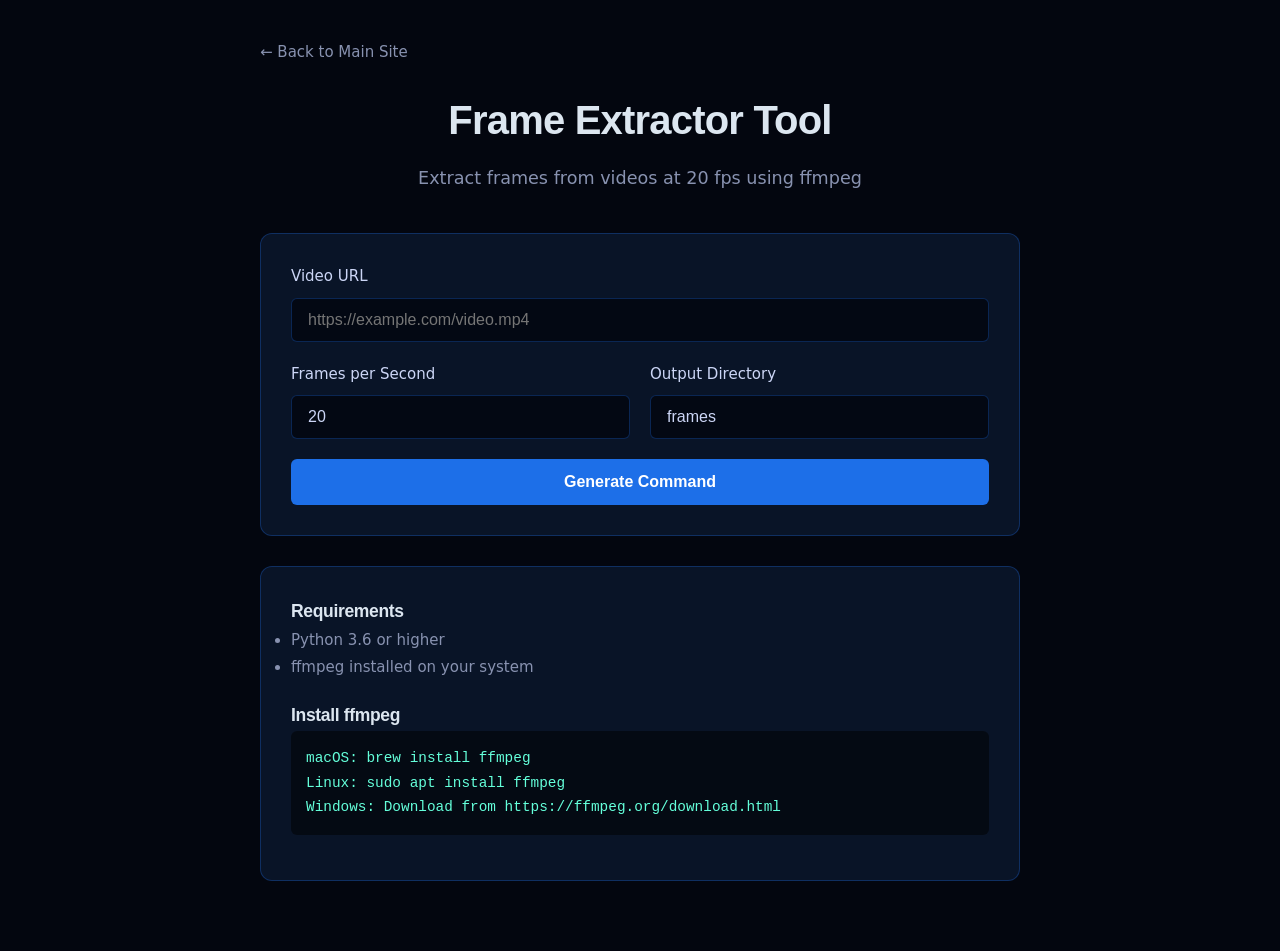
==== frame-extractor.html @ a6144e68 "Add web interface for frame extraction tool - Create frame-extractor.html with interactive form - Us" ====
<!DOCTYPE html>
<html lang="en">
<head>
  <meta charset="UTF-8" />
  <meta name="viewport" content="width=device-width, initial-scale=1.0" />
  <title>Frame Extractor Tool - Deep Space Chip Design</title>
  <link rel="stylesheet" href="style.css" />
  <style>
    .extractor-container {
      max-width: 800px;
      margin: 0 auto;
      padding: 40px 20px;
    }
    .extractor-header {
      text-align: center;
      margin-bottom: 40px;
    }
    .extractor-header h1 {
      font-size: 2.5rem;
      margin-bottom: 10px;
    }
    .extractor-header p {
      color: #8892b0;
      font-size: 1.1rem;
    }
    .extractor-form {
      background: rgba(17, 34, 64, 0.5);
      border: 1px solid rgba(29, 111, 232, 0.3);
      border-radius: 12px;
      padding: 30px;
      margin-bottom: 30px;
    }
    .form-group {
      margin-bottom: 20px;
    }
    .form-group label {
      display: block;
      margin-bottom: 8px;
      color: #ccd6f6;
      font-weight: 500;
    }
    .form-group input {
      width: 100%;
      padding: 12px 16px;
      background: rgba(3, 6, 15, 0.8);
      border: 1px solid rgba(29, 111, 232, 0.3);
      border-radius: 6px;
      color: #ccd6f6;
      font-size: 1rem;
    }
    .form-group input:focus {
      outline: none;
      border-color: #1d6fe8;
    }
    .form-row {
      display: grid;
      grid-template-columns: 1fr 1fr;
      gap: 20px;
    }
    .btn-generate {
      width: 100%;
      padding: 14px 24px;
      background: #1d6fe8;
      color: white;
      border: none;
      border-radius: 6px;
      font-size: 1rem;
      font-weight: 600;
      cursor: pointer;
      transition: background 0.2s;
    }
    .btn-generate:hover {
      background: #3d8eff;
    }
    .command-output {
      background: rgba(3, 6, 15, 0.9);
      border: 1px solid rgba(29, 111, 232, 0.3);
      border-radius: 8px;
      padding: 20px;
      margin-top: 20px;
      display: none;
    }
    .command-output.show {
      display: block;
    }
    .command-output h3 {
      color: #1d6fe8;
      margin-bottom: 15px;
    }
    .command-block {
      background: rgba(0, 0, 0, 0.5);
      padding: 15px;
      border-radius: 6px;
      font-family: 'Courier New', monospace;
      color: #64ffda;
      font-size: 0.9rem;
      overflow-x: auto;
      margin-bottom: 15px;
    }
    .instruction-step {
      margin-bottom: 15px;
      padding-left: 20px;
      position: relative;
    }
    .instruction-step::before {
      content: '→';
      position: absolute;
      left: 0;
      color: #1d6fe8;
    }
    .download-section {
      margin-top: 30px;
      padding: 20px;
      background: rgba(29, 111, 232, 0.1);
      border: 1px solid rgba(29, 111, 232, 0.3);
      border-radius: 8px;
    }
    .download-section h3 {
      color: #1d6fe8;
      margin-bottom: 15px;
    }
    .btn-download {
      display: inline-block;
      padding: 12px 24px;
      background: #1d6fe8;
      color: white;
      text-decoration: none;
      border-radius: 6px;
      font-weight: 600;
      transition: background 0.2s;
    }
    .btn-download:hover {
      background: #3d8eff;
    }
    .back-link {
      display: inline-block;
      margin-bottom: 20px;
      color: #8892b0;
      text-decoration: none;
    }
    .back-link:hover {
      color: #1d6fe8;
    }
  </style>
</head>
<body>
  <div class="extractor-container">
    <a href="Index.html" class="back-link">← Back to Main Site</a>
    
    <div class="extractor-header">
      <h1>Frame Extractor Tool</h1>
      <p>Extract frames from videos at 20 fps using ffmpeg</p>
    </div>

    <div class="extractor-form">
      <div class="form-group">
        <label for="videoUrl">Video URL</label>
        <input type="url" id="videoUrl" placeholder="https://example.com/video.mp4" />
      </div>
      
      <div class="form-row">
        <div class="form-group">
          <label for="fps">Frames per Second</label>
          <input type="number" id="fps" value="20" min="1" max="60" />
        </div>
        <div class="form-group">
          <label for="outputDir">Output Directory</label>
          <input type="text" id="outputDir" value="frames" placeholder="frames" />
        </div>
      </div>

      <button class="btn-generate" onclick="generateCommand()">Generate Command</button>

      <div class="command-output" id="commandOutput">
        <h3>Generated Command</h3>
        <div class="command-block" id="commandBlock"></div>
        
        <h3>Instructions</h3>
        <div class="instruction-step">Install ffmpeg if not already installed</div>
        <div class="instruction-step">Download the Python script below</div>
        <div class="instruction-step">Run the generated command in your terminal</div>
        
        <div class="download-section">
          <h3>Download Python Script</h3>
          <a href="extract_frames.py" download class="btn-download">Download extract_frames.py</a>
        </div>
      </div>
    </div>

    <div class="extractor-form">
      <h3>Requirements</h3>
      <ul style="color: #8892b0; line-height: 1.8;">
        <li>Python 3.6 or higher</li>
        <li>ffmpeg installed on your system</li>
      </ul>
      
      <h3 style="margin-top: 20px;">Install ffmpeg</h3>
      <div class="command-block">
        macOS: brew install ffmpeg<br>
        Linux: sudo apt install ffmpeg<br>
        Windows: Download from https://ffmpeg.org/download.html
      </div>
    </div>
  </div>

  <script>
    function generateCommand() {
      const videoUrl = document.getElementById('videoUrl').value;
      const fps = document.getElementById('fps').value;
      const outputDir = document.getElementById('outputDir').value;

      if (!videoUrl) {
        alert('Please enter a video URL');
        return;
      }

      const command = `python extract_frames.py "${videoUrl}" --fps ${fps} --output ${outputDir}`;
      document.getElementById('commandBlock').textContent = command;
      document.getElementById('commandOutput').classList.add('show');
    }
  </script>
</body>
</html>
---- style.css ----
/* ===== Reset & Base ===== */
*, *::before, *::after { box-sizing: border-box; margin: 0; padding: 0; }

:root {
  --bg-dark: #03060f;
  --bg-section: #060d1e;
  --accent: #1d6fe8;
  --accent-light: #4a90e8;
  --text: #dce6f0;
  --text-muted: #7a90a8;
  --text-dim: #4a5f75;
  --border: rgba(255,255,255,0.06);
}

html { scroll-behavior: smooth; }

body {
  font-family: 'Inter', 'Segoe UI', system-ui, sans-serif;
  background: var(--bg-dark);
  color: var(--text);
  line-height: 1.7;
  font-size: 15px;
}

h1, h2, h3, h4 {
  font-family: 'Space Grotesk', 'Inter', sans-serif;
  letter-spacing: -0.02em;
}

/* ===== Footer ===== */
.footer {
  background: var(--bg-section);
  border-top: 1px solid var(--border);
  padding: 3rem 0;
  margin-top: 4rem;
}

.footer-inner {
  max-width: 1200px;
  margin: 0 auto;
  padding: 0 2.5rem;
}

.footer-section h4 {
  font-size: 0.9rem;
  font-weight: 600;
  color: var(--text-muted);
  margin-bottom: 0.75rem;
  text-transform: uppercase;
  letter-spacing: 0.05em;
}

.footer-section p {
  font-size: 0.95rem;
  color: var(--text-muted);
  line-height: 1.6;
}

.footer-section a {
  color: var(--accent-light);
  text-decoration: none;
  transition: color 0.2s;
}

.footer-section a:hover {
  color: var(--accent);
}

/* ===== Paper Navigation ===== */
.paper-nav {
  display: flex;
  justify-content: space-between;
  align-items: center;
  margin-top: 3rem;
  padding-top: 2rem;
  border-top: 1px solid var(--border);
}

.paper-nav-link {
  display: inline-flex;
  align-items: center;
  gap: 0.4rem;
  font-size: 0.85rem;
  color: var(--text-muted);
  text-decoration: none;
  padding: 0.5rem 1rem;
  border: 1px solid var(--border);
  border-radius: 5px;
  transition: color 0.2s, border-color 0.2s, background-color 0.2s;
}

.paper-nav-link:hover {
  color: var(--text);
  border-color: rgba(255,255,255,0.15);
  background-color: rgba(255,255,255,0.03);
}

/* ===== Navbar ===== */
.navbar {
  position: sticky;
  top: 0;
  width: 100%;
  display: flex;
  align-items: center;
  justify-content: space-between;
  padding: 0 2.5rem;
  height: 64px;
  background: rgba(3, 6, 15, 0.75);
  backdrop-filter: blur(20px);
  -webkit-backdrop-filter: blur(20px);
  border-bottom: 1px solid var(--border);
  z-index: 100;
  transition: background 0.35s ease, box-shadow 0.35s ease;
}

.navbar.scrolled {
  background: rgba(3, 6, 15, 0.97);
  box-shadow: 0 2px 32px rgba(0,0,0,0.6), 0 1px 0 rgba(29,111,232,0.12);
}

.nav-brand {
  display: flex;
  align-items: center;
  gap: 0.75rem;
  text-decoration: none;
}

.nav-logo-icon { flex-shrink: 0; }

.nav-logo-text { display: flex; flex-direction: column; line-height: 1.25; }

.logo-main {
  font-family: 'Space Grotesk', sans-serif;
  font-size: 0.88rem;
  font-weight: 700;
  color: #eef2f7;
  letter-spacing: 0.07em;
  text-transform: uppercase;
  white-space: nowrap;
}

.logo-sub {
  font-family: 'Space Grotesk', sans-serif;
  font-size: 0.6rem;
  font-weight: 400;
  color: rgba(148,163,184,0.6);
  letter-spacing: 0.22em;
  text-transform: uppercase;
  white-space: nowrap;
}

.nav-links {
  list-style: none;
  display: flex;
  align-items: center;
  gap: 0.25rem;
}

.nav-links a {
  color: var(--text-muted);
  text-decoration: none;
  font-size: 0.85rem;
  font-weight: 500;
  padding: 0.45rem 0.85rem;
  border-radius: 6px;
  transition: color 0.2s, background 0.2s;
  letter-spacing: 0.01em;
}

.nav-links a:hover { color: var(--text); background: rgba(255,255,255,0.05); }

.nav-cta { background: var(--accent) !important; color: #fff !important; padding: 0.45rem 1.1rem !important; }
.nav-cta:hover { background: var(--accent-light) !important; }

/* ===== Hero ===== */
.hero {
  position: relative;
  min-height: calc(100vh - 64px);
  display: flex;
  align-items: center;
  justify-content: flex-start;
  overflow: hidden;
  background: var(--bg-dark);
  padding: 0 10vw;
}

/* ===== Hero Video Background ===== */
.hero-video-wrap {
  position: absolute;
  inset: 0;
  overflow: hidden;
  z-index: 0;
}

.hero-video-wrap iframe {
  position: absolute;
  top: 50%;
  left: 50%;
  width: 100%;
  height: 56.25vw;
  min-height: 100vh;
  min-width: 177.77vh;
  transform: translate(-50%, -50%) scale(1.4);
  pointer-events: none;
  border: none;
}

.hero-video-overlay {
  position: absolute;
  inset: 0;
  background: rgba(0, 0, 0, 0.65);
  z-index: 1;
  pointer-events: none;
}

.hero::before {
  content: '';
  position: absolute;
  inset: 0;
  background:
    radial-gradient(ellipse 80% 70% at 65% 50%, rgba(29,111,232,0.13) 0%, transparent 65%),
    radial-gradient(ellipse 50% 60% at 85% 15%, rgba(29,111,232,0.07) 0%, transparent 60%),
    radial-gradient(ellipse 40% 50% at 10% 80%, rgba(80,40,200,0.05) 0%, transparent 55%);
  pointer-events: none;
  z-index: 2;
}

.hero-nebula {
  position: absolute;
  inset: -25% 0;
  background:
    radial-gradient(ellipse 65% 55% at 70% 45%, rgba(29,111,232,0.11) 0%, transparent 55%),
    radial-gradient(ellipse 35% 40% at 20% 60%, rgba(100,40,220,0.06) 0%, transparent 50%),
    radial-gradient(ellipse 50% 35% at 90% 80%, rgba(29,111,232,0.05) 0%, transparent 50%);
  pointer-events: none;
  will-change: transform;
  z-index: 2;
}

.stars { position: absolute; inset: 0; pointer-events: none; z-index: 2; }

.star {
  position: absolute;
  background: #fff;
  border-radius: 50%;
  animation: twinkle var(--dur, 3s) infinite alternate;
}

@keyframes twinkle {
  from { opacity: 0.1; }
  to   { opacity: 0.7; }
}

.hero-overlay {
  position: absolute;
  right: 0; top: 0; bottom: 0;
  width: 45%;
  background: linear-gradient(135deg, transparent 0%, rgba(29,111,232,0.04) 100%);
  border-left: 1px solid var(--border);
  pointer-events: none;
  z-index: 3;
}

.hero-content { position: relative; z-index: 4; max-width: 680px; }

.hero-eyebrow {
  font-size: 0.72rem;
  font-weight: 600;
  letter-spacing: 0.18em;
  text-transform: uppercase;
  color: var(--accent-light);
  margin-bottom: 1.25rem;
  display: flex;
  align-items: center;
  gap: 0.75rem;
}

.hero-eyebrow::before {
  content: '';
  display: inline-block;
  width: 32px;
  height: 1px;
  background: var(--accent);
}

.hero-content h1 {
  font-size: clamp(2.4rem, 4.5vw, 3.8rem);
  font-weight: 700;
  line-height: 1.15;
  margin-bottom: 1.5rem;
  color: #eef2f7;
}

.highlight { color: var(--accent-light); }

.hero-sub {
  font-size: 1rem;
  color: var(--text-muted);
  margin-bottom: 2.5rem;
  max-width: 520px;
  line-height: 1.8;
  font-weight: 400;
}

.hero-actions { display: flex; gap: 1rem; flex-wrap: wrap; margin-bottom: 2rem; }

.btn {
  display: inline-block;
  padding: 0.7rem 1.6rem;
  border-radius: 6px;
  font-size: 0.88rem;
  font-weight: 600;
  cursor: pointer;
  text-decoration: none;
  transition: all 0.2s;
  letter-spacing: 0.02em;
  border: 1px solid transparent;
  font-family: 'Inter', sans-serif;
}

.btn-primary { background: var(--accent); color: #fff; border-color: var(--accent); }
.btn-primary:hover { background: var(--accent-light); border-color: var(--accent-light); transform: translateY(-1px); }
.btn-ghost { background: transparent; color: var(--text-muted); border-color: var(--border); }
.btn-ghost:hover { color: var(--text); border-color: rgba(255,255,255,0.2); background: rgba(255,255,255,0.04); }

/* ===== Hero Badge ===== */
.hero-badge {
  display: inline-flex;
  align-items: center;
  gap: 0.5rem;
  font-size: 0.72rem;
  font-weight: 500;
  color: var(--text-dim);
  letter-spacing: 0.04em;
  padding: 0.35rem 0.85rem;
  border: 1px solid var(--border);
  border-radius: 100px;
  background: rgba(29,111,232,0.06);
}

.badge-dot {
  width: 6px;
  height: 6px;
  border-radius: 50%;
  background: var(--accent-light);
  animation: pulse 2s ease-in-out infinite;
  flex-shrink: 0;
}

@keyframes pulse {
  0%, 100% { opacity: 0.4; transform: scale(1); }
  50% { opacity: 1; transform: scale(1.3); }
}

/* ===== Scroll indicator ===== */
.hero-scroll { position: absolute; bottom: 2.5rem; left: 50%; transform: translateX(-50%); z-index: 4; }

.hero-scroll span {
  display: block;
  width: 1px;
  height: 48px;
  background: linear-gradient(to bottom, var(--accent), transparent);
  margin: 0 auto;
  animation: scrollPulse 2s ease-in-out infinite;
}

@keyframes scrollPulse {
  0%, 100% { opacity: 0.3; transform: scaleY(0.8); }
  50% { opacity: 1; transform: scaleY(1); }
}

/* ===== Glassmorphism cards (prep) ===== */
.card {
  background: rgba(11, 20, 37, 0.72);
  backdrop-filter: blur(14px);
  -webkit-backdrop-filter: blur(14px);
  border: 1px solid rgba(255,255,255,0.07);
  border-radius: 10px;
}
.card:hover { background: rgba(15, 28, 50, 0.85); border-color: rgba(29,111,232,0.28); }

/* ===== Scroll reveal (prep) ===== */
.fade-in { opacity: 0; transform: translateY(20px); transition: opacity 0.55s ease, transform 0.55s ease; }
.fade-in.visible { opacity: 1; transform: translateY(0); }

/* ===== Mobile ===== */
.nav-hamburger {
  display: none;
  flex-direction: column;
  justify-content: center;
  gap: 5px;
  background: none;
  border: none;
  cursor: pointer;
  padding: 0.4rem;
}
.nav-hamburger span {
  display: block;
  width: 22px;
  height: 2px;
  background: var(--text-muted);
  border-radius: 2px;
  transition: transform 0.25s, opacity 0.25s;
}
.nav-hamburger.open span:nth-child(1) { transform: translateY(7px) rotate(45deg); }
.nav-hamburger.open span:nth-child(2) { opacity: 0; }
.nav-hamburger.open span:nth-child(3) { transform: translateY(-7px) rotate(-45deg); }

@media (max-width: 768px) {
  .navbar { padding: 0 1.5rem; }
  .nav-hamburger { display: flex; }
  .hero-video-wrap { display: none; }
  .nav-links {
    display: none;
    position: absolute;
    top: 64px;
    left: 0; right: 0;
    background: rgba(3, 6, 15, 0.98);
    border-bottom: 1px solid var(--border);
    flex-direction: column;
    padding: 1rem;
    gap: 0.25rem;
    backdrop-filter: blur(20px);
  }
  .nav-links.open { display: flex; }
  .nav-links a { padding: 0.65rem 1rem; }
  .hero { padding: 0 6vw; }
  .hero-overlay { display: none; }
}

/* ===== Visualizer Section ===== */
.viz-section {
  padding: 7rem 2rem;
  background: linear-gradient(180deg, var(--bg-dark) 0%, var(--bg-section) 100%);
  border-top: 1px solid var(--border);
}
.section-inner { max-width: 900px; margin: 0 auto; }
.section-label {
  font-size: 0.7rem; font-weight: 600; letter-spacing: 0.18em;
  text-transform: uppercase; color: var(--accent-light); margin-bottom: 1rem;
}
.viz-section h2 {
  font-size: clamp(1.8rem, 3vw, 2.6rem); font-weight: 700;
  color: #eef2f7; margin-bottom: 0.75rem;
}
.section-sub { color: var(--text-muted); margin-bottom: 2.5rem; max-width: 540px; line-height: 1.7; }

.viz-tabs { display: flex; gap: 0.5rem; margin-bottom: 1.75rem; flex-wrap: wrap; }
.viz-tab {
  background: transparent; border: 1px solid var(--border);
  color: var(--text-muted); font-family: 'Inter', sans-serif;
  font-size: 0.83rem; font-weight: 500; padding: 0.5rem 1.25rem;
  border-radius: 6px; cursor: pointer; transition: all 0.2s; letter-spacing: 0.02em;
}
.viz-tab:hover { color: var(--text); border-color: rgba(255,255,255,0.2); background: rgba(255,255,255,0.04); }
.viz-tab.active { background: var(--accent); color: #fff; border-color: var(--accent); }

.viz-panels { position: relative; }
.viz-panel { display: none; padding: 2rem 2.25rem; }
.viz-panel.active { display: block; animation: panelIn 0.35s ease; }
@keyframes panelIn { from { opacity: 0; transform: translateY(8px); } to { opacity: 1; transform: translateY(0); } }

.viz-header { margin-bottom: 1.5rem; }
.viz-header h3 { font-size: 1.05rem; font-weight: 600; color: #eef2f7; margin-bottom: 0.4rem; font-family: 'Space Grotesk', sans-serif; }
.viz-header p { font-size: 0.87rem; color: var(--text-muted); line-height: 1.65; max-width: 580px; }

.viz-svg { width: 100%; height: auto; display: block; overflow: visible; }
.viz-canvas { width: 100%; height: auto; display: block; border-radius: 6px; background: rgba(3,6,15,0.6); }

.axiom-controls {
  display: flex; align-items: center; gap: 1.25rem;
  margin-top: 1rem; flex-wrap: wrap;
}
.axiom-controls label { font-size: 0.83rem; color: var(--text-muted); white-space: nowrap; }
.axiom-controls input[type="range"] { flex: 1; min-width: 180px; accent-color: var(--accent); cursor: pointer; }
.axiom-floor-label {
  font-size: 0.78rem; color: var(--accent-light); letter-spacing: 0.04em;
  transition: opacity 0.4s; white-space: nowrap; opacity: 0;
}

.viz-replay {
  margin-top: 1.25rem; background: transparent; border: 1px solid var(--border);
  color: var(--text-muted); font-size: 0.8rem; padding: 0.35rem 0.9rem;
  border-radius: 6px; cursor: pointer; transition: all 0.2s; font-family: 'Inter', sans-serif;
}
.viz-replay:hover { color: var(--text); border-color: rgba(255,255,255,0.25); }

@media (max-width: 640px) { .viz-panel { padding: 1.25rem; } .viz-tabs { gap: 0.35rem; } }

/* ===== Viz plain-English callout ===== */
.viz-plain {
  font-size: 0.97rem;
  line-height: 1.75;
  color: rgba(220, 230, 240, 0.72);
  border-left: 3px solid var(--accent);
  padding: 0.75rem 1.1rem;
  margin-bottom: 1.5rem;
  background: rgba(29,111,232,0.06);
  border-radius: 0 6px 6px 0;
  font-style: italic;
}

/* ===== Prompt 6 — Dashboard Controls ===== */
.viz-controls-bar {
  display: flex; align-items: center; gap: 1.4rem; flex-wrap: wrap;
  margin-bottom: 1.25rem; padding: 0.7rem 1rem;
  background: rgba(255,255,255,0.03); border: 1px solid var(--border); border-radius: 8px;
}
.viz-control-group { display: flex; align-items: center; gap: 0.55rem; }
.viz-control-group label { font-size: 0.77rem; color: var(--text-muted); white-space: nowrap; }
.viz-control-group input[type="range"] { width: 100px; accent-color: var(--accent); cursor: pointer; }
.viz-control-group span { font-size: 0.77rem; color: var(--text); min-width: 36px; }
.viz-stat { display: flex; flex-direction: column; align-items: center; gap: 0.05rem; }
.stat-label { font-size: 0.67rem; color: var(--text-muted); text-transform: uppercase; letter-spacing: 0.08em; }
.stat-value { font-size: 1.25rem; font-family: 'Space Grotesk', sans-serif; font-weight: 700; color: #eef2f7; letter-spacing: 0.04em; min-width: 2ch; text-align: center; }
.mission-badge {
  font-size: 0.77rem; font-weight: 700; padding: 0.28rem 0.75rem;
  border-radius: 20px; letter-spacing: 0.1em; border: 1px solid; transition: all 0.4s;
}
.badge-nominal   { color: #17b978; border-color: rgba(23,185,120,0.45);  background: rgba(23,185,120,0.1); }
.badge-degrading { color: #e8c84a; border-color: rgba(232,200,74,0.45);  background: rgba(232,200,74,0.1); }
.badge-failure   { color: #ff4444; border-color: rgba(255,68,68,0.45);   background: rgba(255,68,68,0.12); animation: badgePulse 0.55s ease-in-out 4; }
@keyframes badgePulse { 0%,100%{opacity:1} 50%{opacity:0.35} }
.node-tooltip {
  position: absolute; pointer-events: none;
  background: rgba(3,8,20,0.96); border: 1px solid rgba(74,144,232,0.4);
  border-radius: 8px; padding: 0.6rem 0.9rem; font-size: 0.82rem;
  color: rgba(220,230,240,0.88); max-width: 230px; line-height: 1.55;
  opacity: 0; transition: opacity 0.15s; z-index: 20;
}
.scenario-btns { display: flex; gap: 0.5rem; margin-bottom: 1rem; }
.scenario-btn {
  flex: 1; padding: 0.5rem 1rem; font-size: 0.82rem; font-weight: 600;
  font-family: 'Inter', sans-serif; border-radius: 6px; cursor: pointer;
  transition: all 0.22s; letter-spacing: 0.05em;
  border: 1px solid var(--border); background: transparent; color: var(--text-muted);
}
.scenario-btn.active-no  { background: rgba(255,68,68,0.12);   border-color: rgba(255,68,68,0.55);   color: #ff7777; }
.scenario-btn.active-yes { background: rgba(74,144,232,0.12);  border-color: rgba(74,144,232,0.55);  color: #5aadff; }
.scenario-badge {
  display: inline-block; margin-top: 0.7rem; padding: 0.32rem 0.85rem;
  border-radius: 20px; font-size: 0.78rem; font-weight: 700; letter-spacing: 0.1em;
}
.badge-danger { background: rgba(255,68,68,0.14);  border: 1px solid rgba(255,68,68,0.45);  color: #ff6666; }
.badge-safe   { background: rgba(74,144,232,0.14); border: 1px solid rgba(74,144,232,0.5);  color: #5aadff; }
.herald-toggle-btn {
  padding: 0.42rem 1rem; font-size: 0.82rem; font-weight: 700;
  font-family: 'Inter', sans-serif; border-radius: 6px; cursor: pointer;
  transition: all 0.25s; letter-spacing: 0.07em; border: 1px solid; white-space: nowrap;
}
.herald-on  { background: rgba(23,185,120,0.12); border-color: rgba(23,185,120,0.5);  color: #17b978; }
.herald-off { background: rgba(255,68,68,0.12);  border-color: rgba(255,68,68,0.5);   color: #ff6666; }
.herald-warning { font-size: 0.8rem; font-weight: 700; color: #ff5533; letter-spacing: 0.08em; transition: opacity 0.35s; }

/* ═══════════════════════════════
   PAPERS SECTION
═══════════════════════════════ */
.papers-grid {
  display: grid;
  grid-template-columns: repeat(3, 1fr);
  gap: 1.5rem;
  margin-top: 2.5rem;
}
.paper-card {
  display: flex; flex-direction: column; gap: 0.75rem;
  padding: 1.8rem 1.6rem; position: relative;
  transition: transform 0.25s, box-shadow 0.25s;
}
.paper-card:hover {
  transform: translateY(-4px);
  box-shadow: 0 0 30px rgba(74,144,232,0.15), var(--shadow);
}
.paper-num {
  font-family: 'Space Grotesk', sans-serif;
  font-size: 2.6rem; font-weight: 800;
  color: rgba(255,255,255,0.055); line-height: 1;
  position: absolute; top: 1.2rem; right: 1.3rem;
  letter-spacing: -0.03em; pointer-events: none;
}
.paper-title  { font-size: 1.05rem; font-weight: 700; color: var(--text); line-height: 1.35; margin: 0; }
.paper-summary{ font-size: 0.875rem; color: var(--text-muted); line-height: 1.65; flex: 1; }
.paper-badge  {
  display: inline-block; font-size: 0.67rem; font-weight: 700;
  letter-spacing: 0.13em; padding: 0.2rem 0.6rem;
  border-radius: 4px; border: 1px solid; align-self: flex-start;
}
.pb-axiom   { color: #5aadff; border-color: rgba(74,144,232,0.5);  background: rgba(74,144,232,0.1); }
.pb-gamma   { color: #e8a44a; border-color: rgba(232,164,74,0.5);  background: rgba(232,164,74,0.1); }
.pb-herald  { color: #17b978; border-color: rgba(23,185,120,0.5);  background: rgba(23,185,120,0.1); }
.pb-fab     { color: #b06ae8; border-color: rgba(176,106,232,0.5); background: rgba(176,106,232,0.1); }
.pb-pioneer { color: #e8d44a; border-color: rgba(232,212,74,0.5);  background: rgba(232,212,74,0.1); }
.paper-read-btn {
  margin-top: auto; padding: 0.46rem 1rem; font-size: 0.82rem; font-weight: 600;
  font-family: 'Inter', sans-serif; border-radius: 6px; cursor: pointer;
  border: 1px solid var(--border); background: transparent; color: var(--text-muted);
  transition: all 0.2s; text-align: left; letter-spacing: 0.03em;
}
.paper-read-btn:hover { border-color: var(--accent); color: var(--accent); background: rgba(29,111,232,0.08); }

/* Expanded view */
.paper-expanded {
  max-height: 0; overflow: hidden;
  transition: max-height 0.5s cubic-bezier(0.4,0,0.2,1), margin-top 0.4s;
  margin-top: 0;
}
.paper-expanded.open { max-height: 1000px; margin-top: 2rem; }
.paper-expanded-inner { padding: 2rem 2.5rem; position: relative; }
.paper-close-btn {
  position: absolute; top: 1.2rem; right: 1.5rem;
  padding: 0.28rem 0.65rem; font-size: 0.8rem; font-family: 'Inter', sans-serif;
  background: transparent; border: 1px solid var(--border); color: var(--text-muted);
  border-radius: 4px; cursor: pointer; transition: all 0.2s;
}
.paper-close-btn:hover { border-color: rgba(255,68,68,0.5); color: #ff6666; }
.pex-header        { display: flex; align-items: center; gap: 1rem; margin-bottom: 1rem; }
.pex-header .paper-num { position: static; font-size: 1.15rem; color: var(--accent); opacity: 0.85; }
.pex-title         { font-size: 1.5rem; font-weight: 800; color: var(--text); margin-bottom: 0.5rem; line-height: 1.25; }
.pex-summary       { font-size: 1rem; color: rgba(220,230,240,0.6); font-style: italic; margin-bottom: 1.5rem; padding-bottom: 1.5rem; border-bottom: 1px solid var(--border); }
.pex-body p        { font-size: 0.9rem; color: var(--text-muted); line-height: 1.78; margin-bottom: 1rem; }
.pex-body h4       { font-size: 0.75rem; text-transform: uppercase; letter-spacing: 0.14em; color: var(--accent); margin: 1.25rem 0 0.65rem; }
.pex-body ul       { list-style: none; padding: 0; display: flex; flex-direction: column; gap: 0.55rem; }
.pex-body li       { font-size: 0.875rem; color: var(--text-muted); padding-left: 1.5rem; position: relative; line-height: 1.65; }
.pex-body li::before{ content: '\2192'; position: absolute; left: 0; color: var(--accent); }

/* ═══════════════════════════════
   PIONEER PROGRAM SECTION
═══════════════════════════════ */
.pioneer-section { position: relative; overflow: hidden; }
.pioneer-bg-glow {
  position: absolute; top: 50%; left: 50%; transform: translate(-50%,-50%);
  width: 900px; height: 700px; pointer-events: none;
  background: radial-gradient(ellipse at center, rgba(29,111,232,0.07) 0%, transparent 68%);
}
.pioneer-headline {
  font-size: clamp(2.4rem, 6vw, 4.5rem); font-weight: 900; line-height: 1.05;
  background: linear-gradient(135deg, #ffffff 0%, rgba(200,220,255,0.82) 55%, rgba(74,144,232,0.65) 100%);
  -webkit-background-clip: text; -webkit-text-fill-color: transparent; background-clip: text;
  margin-bottom: 1.4rem; letter-spacing: -0.025em;
}
.pioneer-subtext {
  font-size: 1.12rem; color: rgba(220,230,240,0.62); line-height: 1.72;
  max-width: 600px; margin: 0 auto 3.5rem; text-align: center;
}
.pioneer-cards {
  display: grid; grid-template-columns: repeat(3, 1fr);
  gap: 1.5rem; margin-bottom: 3.5rem;
}
.pioneer-card { padding: 2rem 1.8rem; transition: transform 0.25s, box-shadow 0.25s; }
.pioneer-card:hover { transform: translateY(-4px); box-shadow: 0 0 32px rgba(29,111,232,0.12), var(--shadow); }
.pioneer-card-marker {
  font-family: 'Space Grotesk', sans-serif; font-size: 2.1rem; font-weight: 800;
  color: rgba(29,111,232,0.22); line-height: 1; margin-bottom: 1rem; letter-spacing: -0.04em;
}
.pioneer-card h3 { font-size: 1.05rem; font-weight: 700; color: var(--text); margin-bottom: 0.7rem; }
.pioneer-card p  { font-size: 0.875rem; color: var(--text-muted); line-height: 1.72; }

/* Timeline */
.pioneer-timeline {
  position: relative; display: flex; justify-content: space-between;
  align-items: flex-start; padding: 2.5rem 0 3rem; margin-bottom: 3rem;
}
.tl-track {
  position: absolute; top: 2.5rem; left: 0; right: 0; height: 1px;
  background: linear-gradient(90deg, transparent 0%, rgba(74,144,232,0.45) 20%, rgba(232,212,74,0.55) 80%, transparent 100%);
}
.tl-step { display: flex; flex-direction: column; align-items: center; gap: 0.6rem; flex: 1; position: relative; }
.tl-dot {
  width: 12px; height: 12px; border-radius: 50%; background: var(--accent);
  border: 2px solid rgba(29,111,232,0.45); box-shadow: 0 0 10px rgba(29,111,232,0.5); z-index: 1;
}
.tl-dot-gold {
  background: #e8d44a; border-color: rgba(232,212,74,0.5);
  box-shadow: 0 0 14px rgba(232,212,74,0.65); width: 14px; height: 14px;
}
.tl-year      { font-family: 'Space Grotesk', sans-serif; font-size: 1.22rem; font-weight: 700; color: var(--accent); letter-spacing: 0.02em; }
.tl-year-gold { color: #e8d44a; }
.tl-label     { font-size: 0.77rem; color: var(--text-muted); text-align: center; max-width: 110px; line-height: 1.4; }

/* CTA */
.pioneer-cta { text-align: center; padding-top: 0.5rem; }
.pioneer-cta-btn {
  display: inline-block; padding: 1rem 2.8rem; font-size: 1rem; font-weight: 700;
  font-family: 'Inter', sans-serif; letter-spacing: 0.07em; border-radius: 8px;
  text-decoration: none; background: linear-gradient(135deg, var(--accent) 0%, #0d6bcf 100%);
  color: #fff; border: none; box-shadow: 0 0 30px rgba(29,111,232,0.35);
  transition: transform 0.2s, box-shadow 0.2s; cursor: pointer;
}
.pioneer-cta-btn:hover { transform: translateY(-2px); box-shadow: 0 0 50px rgba(29,111,232,0.55); color: #fff; }
.pioneer-cta-note { margin-top: 1rem; font-size: 0.78rem; color: rgba(200,215,230,0.35); letter-spacing: 0.04em; }

/* Responsive — Papers & Pioneer */
@media (max-width: 900px) {
  .papers-grid     { grid-template-columns: repeat(2, 1fr); }
  .pioneer-cards   { grid-template-columns: 1fr; }
  .pioneer-timeline{ flex-direction: column; align-items: flex-start; gap: 1.5rem; padding: 1.5rem 0; }
  .tl-track        { display: none; }
  .tl-step         { flex-direction: row; align-items: center; gap: 1rem; }
  .tl-label        { max-width: none; text-align: left; }
}
@media (max-width: 600px) {
  .papers-grid { grid-template-columns: 1fr; }
  .pioneer-subtext { font-size: 1rem; }
}

/* ═══════════════════════════════
   MC DESIGN SYSTEM (rebuild)
═══════════════════════════════ */
.mc-canvas      { display:block; width:100%; height:280px; }
.mc-canvas-half { display:block; width:100%; height:220px; }
.mc-header      { display:flex; justify-content:space-between; align-items:flex-start; gap:1rem; margin-bottom:1.2rem; }
.mc-header > div:first-child { flex:1; }
.mc-header h3   { font-size:1rem; font-weight:700; margin:0 0 0.28rem; }
.mc-sub         { font-size:0.8rem; color:var(--text-muted); margin:0; line-height:1.5; }
.mc-controls    {
  display:flex; align-items:center; gap:1.2rem; flex-wrap:wrap;
  margin-bottom:1.15rem; padding:0.6rem 0.85rem;
  background:rgba(255,255,255,0.025); border:1px solid var(--border); border-radius:7px;
}
.mc-ctrl-group  { display:flex; align-items:center; gap:0.5rem; }
.mc-ctrl-lbl    { font-size:0.74rem; color:var(--text-muted); white-space:nowrap; }
.mc-slider      { width:100px; accent-color:#4a90e8; cursor:pointer; }
.mc-ctrl-val    { font-size:0.77rem; color:var(--text); min-width:44px; font-family:'Space Grotesk',sans-serif; }
.mc-btn {
  padding:0.38rem 0.85rem; font-size:0.77rem; font-weight:700;
  font-family:'Inter',sans-serif; border-radius:5px; cursor:pointer;
  border:1px solid var(--border); background:transparent; color:var(--text-muted);
  transition:all 0.2s; letter-spacing:0.05em; white-space:nowrap;
}
.mc-btn:hover       { border-color:rgba(255,255,255,0.25); color:var(--text); }
.mc-btn-green       { background:rgba(23,185,120,0.1);  border-color:rgba(23,185,120,0.5); color:#17b978; }
.mc-btn-red         { background:rgba(255,68,68,0.1);   border-color:rgba(255,68,68,0.5);  color:#ff4444; }
.mc-badge           {
  font-size:0.71rem; font-weight:700; padding:0.2rem 0.6rem;
  border-radius:20px; letter-spacing:0.1em; border:1px solid; white-space:nowrap;
  transition:all 0.35s;
}
.mc-nominal         { color:#17b978; border-color:rgba(23,185,120,0.42); background:rgba(23,185,120,0.07); }
.mc-warning         { color:#e8c84a; border-color:rgba(232,200,74,0.42);  background:rgba(232,200,74,0.07); animation:mcBlink 0.9s ease-in-out infinite; }
.mc-failure         { color:#ff4444; border-color:rgba(255,68,68,0.42);   background:rgba(255,68,68,0.09);  animation:mcBlink 0.5s ease-in-out infinite; }
@keyframes mcBlink  { 0%,100%{opacity:1} 50%{opacity:0.4} }

/* AXIOM dual-pane */
.axiom-dual         { display:flex; gap:0; align-items:stretch; }
.axiom-pane         { flex:1; display:flex; flex-direction:column; gap:0.55rem; min-width:0; }
.axiom-pane-hdr     { font-size:0.7rem; font-weight:700; letter-spacing:0.12em; }
.danger-hdr         { color:rgba(255,100,60,0.72); }
.safe-hdr           { color:rgba(74,144,232,0.72); }
.axiom-pane-ftr     { display:flex; justify-content:space-between; align-items:center; gap:0.5rem; flex-wrap:wrap; }
.entropy-lbl        { font-size:0.77rem; color:var(--text-muted); font-family:'Space Grotesk',sans-serif; }
.entropy-lbl strong { color:var(--text); }
.axiom-divider      { width:1px; background:var(--border); flex-shrink:0; margin:0 0.85rem; }

@media (max-width:600px) {
  .axiom-dual      { flex-direction:column; }
  .axiom-divider   { width:100%; height:1px; margin:0.75rem 0; }
  .mc-canvas-half  { height:180px; }
  .mc-canvas       { height:240px; }
}

/* Hero Summary Overlay */
.hero-summary-overlay {
  position: relative;
  display: flex;
  flex-direction: column;
  align-items: center;
  justify-content: center;
  padding: 2rem;
  margin-top: 3rem;
  z-index: 15;
  pointer-events: auto;
}

@keyframes fadeInUp {
  from {
    opacity: 0;
    transform: translateY(20px);
  }
  to {
    opacity: 1;
    transform: translateY(0);
  }
}

.summary-card.fade-in {
  animation: fadeInUp 0.6s ease forwards;
}

.summary-headline {
  font-family: 'Space Grotesk', sans-serif;
  font-size: clamp(1.4rem, 3.5vw, 2.2rem);
  font-weight: 700;
  color: rgba(255, 255, 255, 0.95);
  text-align: center;
  margin-bottom: 0.8rem;
  letter-spacing: -0.02em;
  line-height: 1.2;
  text-shadow: 0 2px 20px rgba(0, 0, 0, 0.8);
}

.summary-subheadline {
  font-size: clamp(0.85rem, 1.8vw, 1rem);
  color: rgba(255, 255, 255, 0.75);
  text-align: center;
  max-width: 800px;
  margin-bottom: 2rem;
  line-height: 1.6;
  text-shadow: 0 1px 10px rgba(0, 0, 0, 0.8);
}

.summary-cards {
  display: grid;
  grid-template-columns: repeat(3, 1fr);
  gap: 1rem;
  max-width: 1200px;
  width: 100%;
  pointer-events: auto;
}

.summary-card {
  background: rgba(0, 0, 0, 0.45);
  border: 1px solid rgba(255, 255, 255, 0.1);
  border-radius: 12px;
  backdrop-filter: blur(8px);
  padding: 1.2rem;
  text-decoration: none;
  transition: all 0.3s ease;
  display: flex;
  flex-direction: column;
  gap: 0.5rem;
  opacity: 0;
  transform: translateY(20px);
}

.summary-card:hover {
  background: rgba(0, 0, 0, 0.6);
  border-color: rgba(255, 255, 255, 0.2);
  transform: translateY(-4px);
}

.summary-card-num {
  font-family: 'Space Grotesk', sans-serif;
  font-size: 0.7rem;
  font-weight: 700;
  color: #1d6fe8;
  letter-spacing: 0.15em;
  margin-bottom: 0.2rem;
}

.summary-card-title {
  font-family: 'Space Grotesk', sans-serif;
  font-size: 0.95rem;
  font-weight: 600;
  color: rgba(255, 255, 255, 0.9);
  line-height: 1.3;
}

.summary-card-desc {
  font-size: 0.8rem;
  color: rgba(255, 255, 255, 0.65);
  line-height: 1.5;
}

@media (max-width: 900px) {
  .summary-cards {
    grid-template-columns: repeat(2, 1fr);
  }
}

@media (max-width: 600px) {
  .hero-summary-overlay {
    padding: 1rem;
  }
  
  .summary-headline {
    font-size: 1.2rem;
    margin-bottom: 0.6rem;
  }
  
  .summary-subheadline {
    font-size: 0.85rem;
    margin-bottom: 1.5rem;
  }
  
  .summary-cards {
    grid-template-columns: 1fr;
    gap: 0.8rem;
  }
  
  .summary-card {
    padding: 1rem;
  }
  
  .summary-card-title {
    font-size: 0.9rem;
  }
  
  .summary-card-desc {
    font-size: 0.78rem;
  }
}
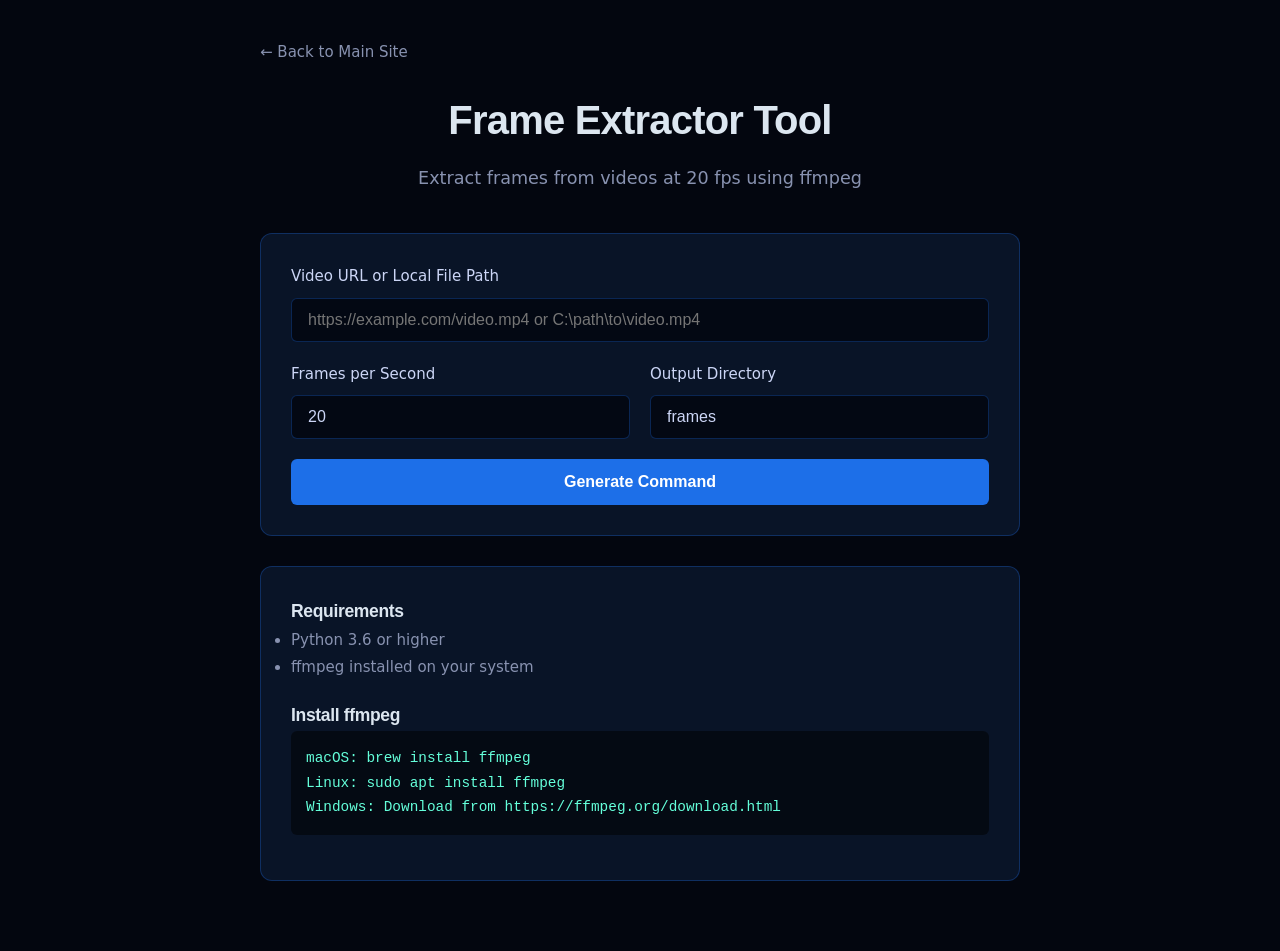
==== commit d0ab933a: "Add local file support and step-by-step instructions - Update script to accept local file paths in a" ====
--- a/frame-extractor.html
+++ b/frame-extractor.html
@@ -154,8 +154,8 @@
 
     <div class="extractor-form">
       <div class="form-group">
-        <label for="videoUrl">Video URL</label>
-        <input type="url" id="videoUrl" placeholder="https://example.com/video.mp4" />
+        <label for="videoUrl">Video URL or Local File Path</label>
+        <input type="text" id="videoUrl" placeholder="https://example.com/video.mp4 or C:\path\to\video.mp4" />
       </div>
       
       <div class="form-row">
@@ -175,10 +175,13 @@
         <h3>Generated Command</h3>
         <div class="command-block" id="commandBlock"></div>
         
-        <h3>Instructions</h3>
-        <div class="instruction-step">Install ffmpeg if not already installed</div>
-        <div class="instruction-step">Download the Python script below</div>
-        <div class="instruction-step">Run the generated command in your terminal</div>
+        <h3>Step-by-Step Instructions</h3>
+        <div class="instruction-step">Install ffmpeg if not already installed (see below)</div>
+        <div class="instruction-step">Download the Python script using the button below</div>
+        <div class="instruction-step">Place your video file in the same folder as the script, or note its full path</div>
+        <div class="instruction-step">Open terminal/command prompt in the folder containing the script</div>
+        <div class="instruction-step">Run the generated command</div>
+        <div class="instruction-step">Frames will be saved in the "frames" folder in the same directory</div>
         
         <div class="download-section">
           <h3>Download Python Script</h3>
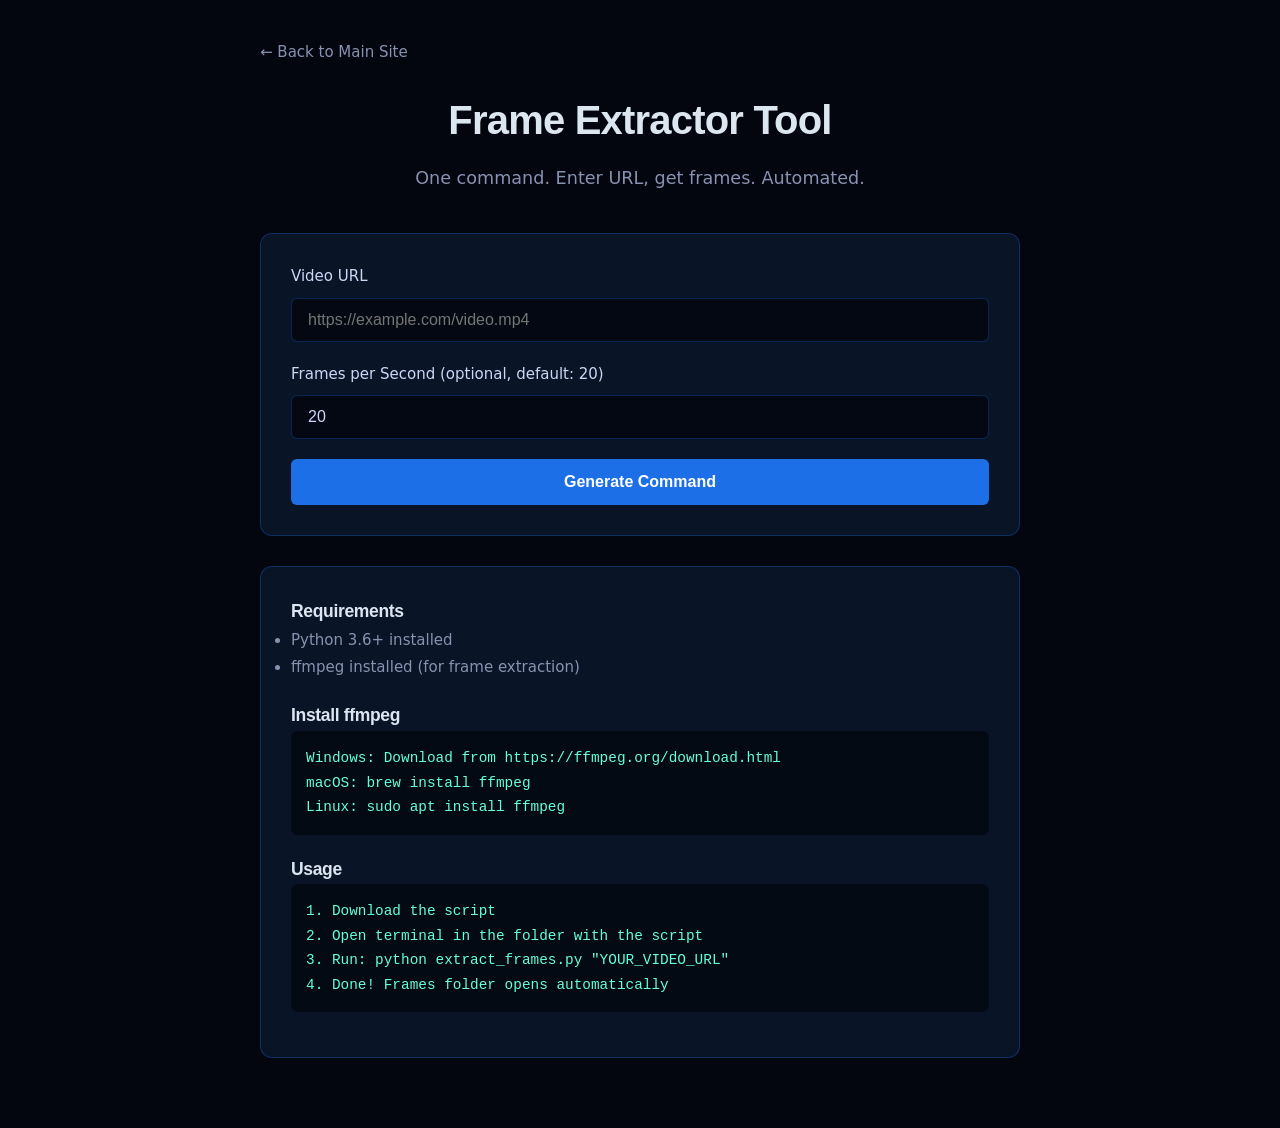
==== commit fae84a1e: "Simplify to fully automated one-command tool - Remove all complex arguments and options - Single com" ====
--- a/frame-extractor.html
+++ b/frame-extractor.html
@@ -149,42 +149,35 @@
     
     <div class="extractor-header">
       <h1>Frame Extractor Tool</h1>
-      <p>Extract frames from videos at 20 fps using ffmpeg</p>
+      <p>One command. Enter URL, get frames. Automated.</p>
     </div>
 
     <div class="extractor-form">
       <div class="form-group">
-        <label for="videoUrl">Video URL or Local File Path</label>
-        <input type="text" id="videoUrl" placeholder="https://example.com/video.mp4 or C:\path\to\video.mp4" />
+        <label for="videoUrl">Video URL</label>
+        <input type="text" id="videoUrl" placeholder="https://example.com/video.mp4" />
       </div>
       
-      <div class="form-row">
-        <div class="form-group">
-          <label for="fps">Frames per Second</label>
-          <input type="number" id="fps" value="20" min="1" max="60" />
-        </div>
-        <div class="form-group">
-          <label for="outputDir">Output Directory</label>
-          <input type="text" id="outputDir" value="frames" placeholder="frames" />
-        </div>
+      <div class="form-group">
+        <label for="fps">Frames per Second (optional, default: 20)</label>
+        <input type="number" id="fps" value="20" min="1" max="60" />
       </div>
 
       <button class="btn-generate" onclick="generateCommand()">Generate Command</button>
 
       <div class="command-output" id="commandOutput">
-        <h3>Generated Command</h3>
+        <h3>Your Command</h3>
         <div class="command-block" id="commandBlock"></div>
         
-        <h3>Step-by-Step Instructions</h3>
-        <div class="instruction-step">Install ffmpeg if not already installed (see below)</div>
-        <div class="instruction-step">Download the Python script using the button below</div>
-        <div class="instruction-step">Place your video file in the same folder as the script, or note its full path</div>
-        <div class="instruction-step">Open terminal/command prompt in the folder containing the script</div>
-        <div class="instruction-step">Run the generated command</div>
-        <div class="instruction-step">Frames will be saved in the "frames" folder in the same directory</div>
+        <h3>What This Does (Automated)</h3>
+        <div class="instruction-step">Downloads the video automatically</div>
+        <div class="instruction-step">Extracts frames at your specified fps</div>
+        <div class="instruction-step">Creates a "frames" folder with all PNG frames</div>
+        <div class="instruction-step">Creates an HTML viewer to see all frames</div>
+        <div class="instruction-step">Opens the frames folder automatically</div>
         
         <div class="download-section">
-          <h3>Download Python Script</h3>
+          <h3>Download Script</h3>
           <a href="extract_frames.py" download class="btn-download">Download extract_frames.py</a>
         </div>
       </div>
@@ -193,15 +186,23 @@
     <div class="extractor-form">
       <h3>Requirements</h3>
       <ul style="color: #8892b0; line-height: 1.8;">
-        <li>Python 3.6 or higher</li>
-        <li>ffmpeg installed on your system</li>
+        <li>Python 3.6+ installed</li>
+        <li>ffmpeg installed (for frame extraction)</li>
       </ul>
       
       <h3 style="margin-top: 20px;">Install ffmpeg</h3>
       <div class="command-block">
+        Windows: Download from https://ffmpeg.org/download.html<br>
         macOS: brew install ffmpeg<br>
-        Linux: sudo apt install ffmpeg<br>
-        Windows: Download from https://ffmpeg.org/download.html
+        Linux: sudo apt install ffmpeg
+      </div>
+      
+      <h3 style="margin-top: 20px;">Usage</h3>
+      <div class="command-block">
+        1. Download the script<br>
+        2. Open terminal in the folder with the script<br>
+        3. Run: python extract_frames.py "YOUR_VIDEO_URL"<br>
+        4. Done! Frames folder opens automatically
       </div>
     </div>
   </div>
@@ -210,14 +211,13 @@
     function generateCommand() {
       const videoUrl = document.getElementById('videoUrl').value;
       const fps = document.getElementById('fps').value;
-      const outputDir = document.getElementById('outputDir').value;
 
       if (!videoUrl) {
         alert('Please enter a video URL');
         return;
       }
 
-      const command = `python extract_frames.py "${videoUrl}" --fps ${fps} --output ${outputDir}`;
+      const command = `python extract_frames.py "${videoUrl}" ${fps}`;
       document.getElementById('commandBlock').textContent = command;
       document.getElementById('commandOutput').classList.add('show');
     }
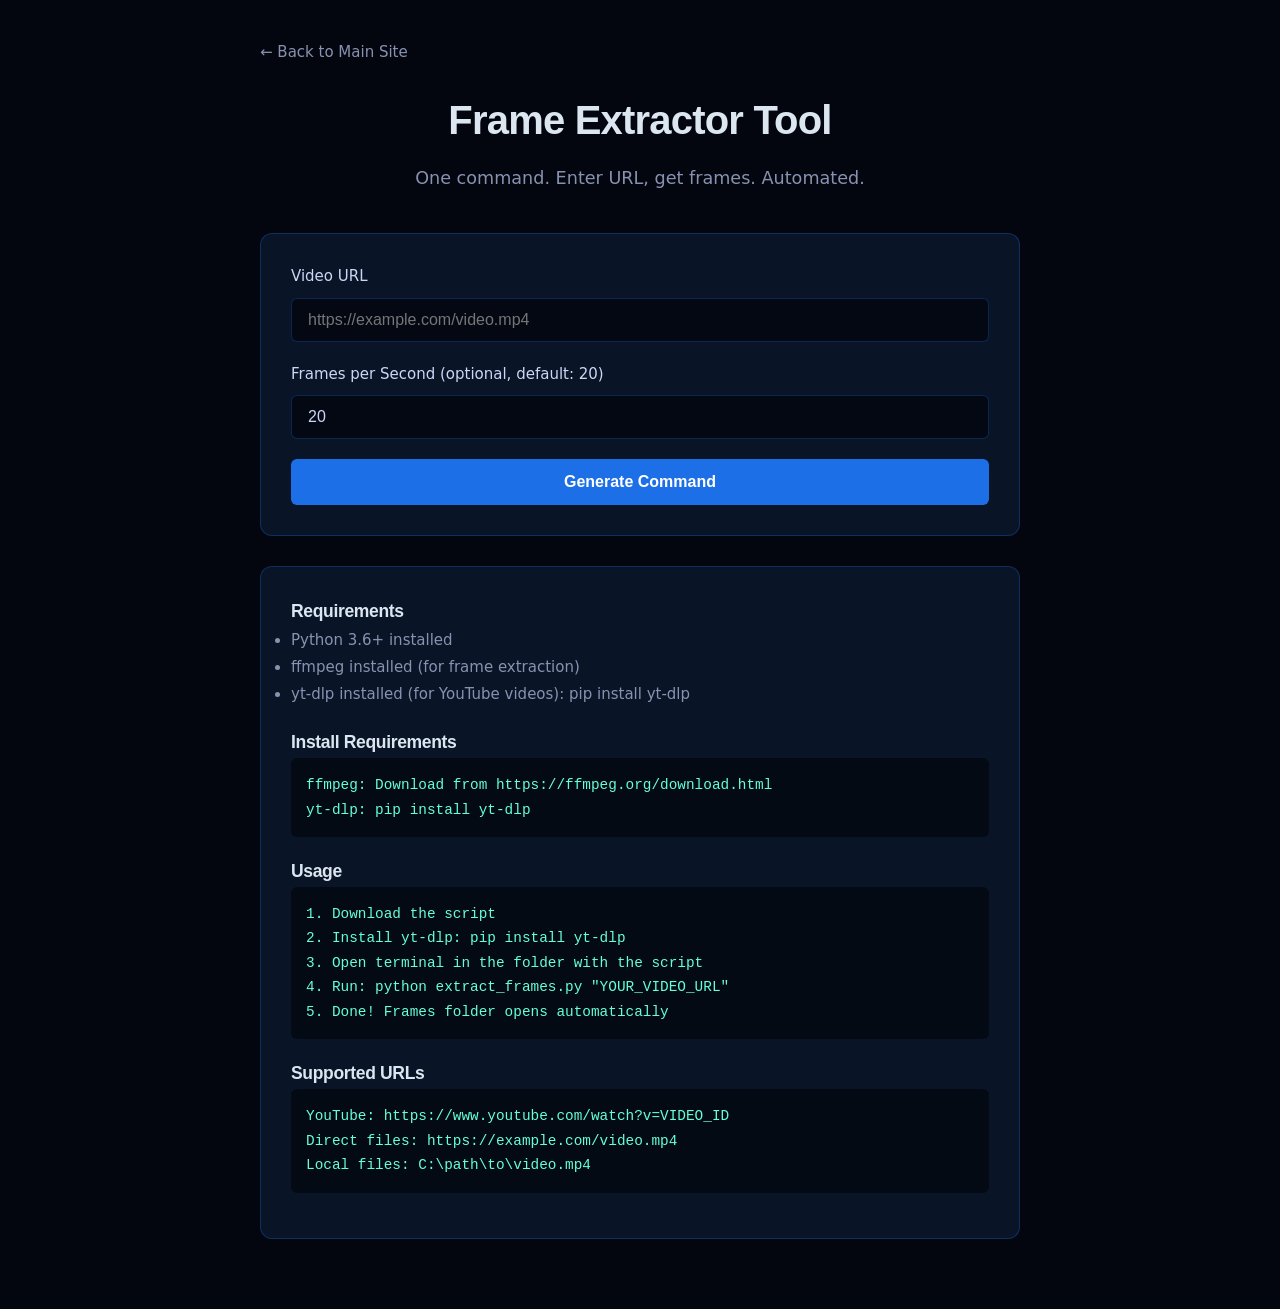
==== commit 776305e3: "Add YouTube support via yt-dlp - Detect YouTube URLs and use yt-dlp for download - Add yt-dlp to req" ====
--- a/frame-extractor.html
+++ b/frame-extractor.html
@@ -188,21 +188,29 @@
       <ul style="color: #8892b0; line-height: 1.8;">
         <li>Python 3.6+ installed</li>
         <li>ffmpeg installed (for frame extraction)</li>
+        <li>yt-dlp installed (for YouTube videos): pip install yt-dlp</li>
       </ul>
       
-      <h3 style="margin-top: 20px;">Install ffmpeg</h3>
+      <h3 style="margin-top: 20px;">Install Requirements</h3>
       <div class="command-block">
-        Windows: Download from https://ffmpeg.org/download.html<br>
-        macOS: brew install ffmpeg<br>
-        Linux: sudo apt install ffmpeg
+        ffmpeg: Download from https://ffmpeg.org/download.html<br>
+        yt-dlp: pip install yt-dlp
       </div>
       
       <h3 style="margin-top: 20px;">Usage</h3>
       <div class="command-block">
         1. Download the script<br>
-        2. Open terminal in the folder with the script<br>
-        3. Run: python extract_frames.py "YOUR_VIDEO_URL"<br>
-        4. Done! Frames folder opens automatically
+        2. Install yt-dlp: pip install yt-dlp<br>
+        3. Open terminal in the folder with the script<br>
+        4. Run: python extract_frames.py "YOUR_VIDEO_URL"<br>
+        5. Done! Frames folder opens automatically
+      </div>
+      
+      <h3 style="margin-top: 20px;">Supported URLs</h3>
+      <div class="command-block">
+        YouTube: https://www.youtube.com/watch?v=VIDEO_ID<br>
+        Direct files: https://example.com/video.mp4<br>
+        Local files: C:\path\to\video.mp4
       </div>
     </div>
   </div>
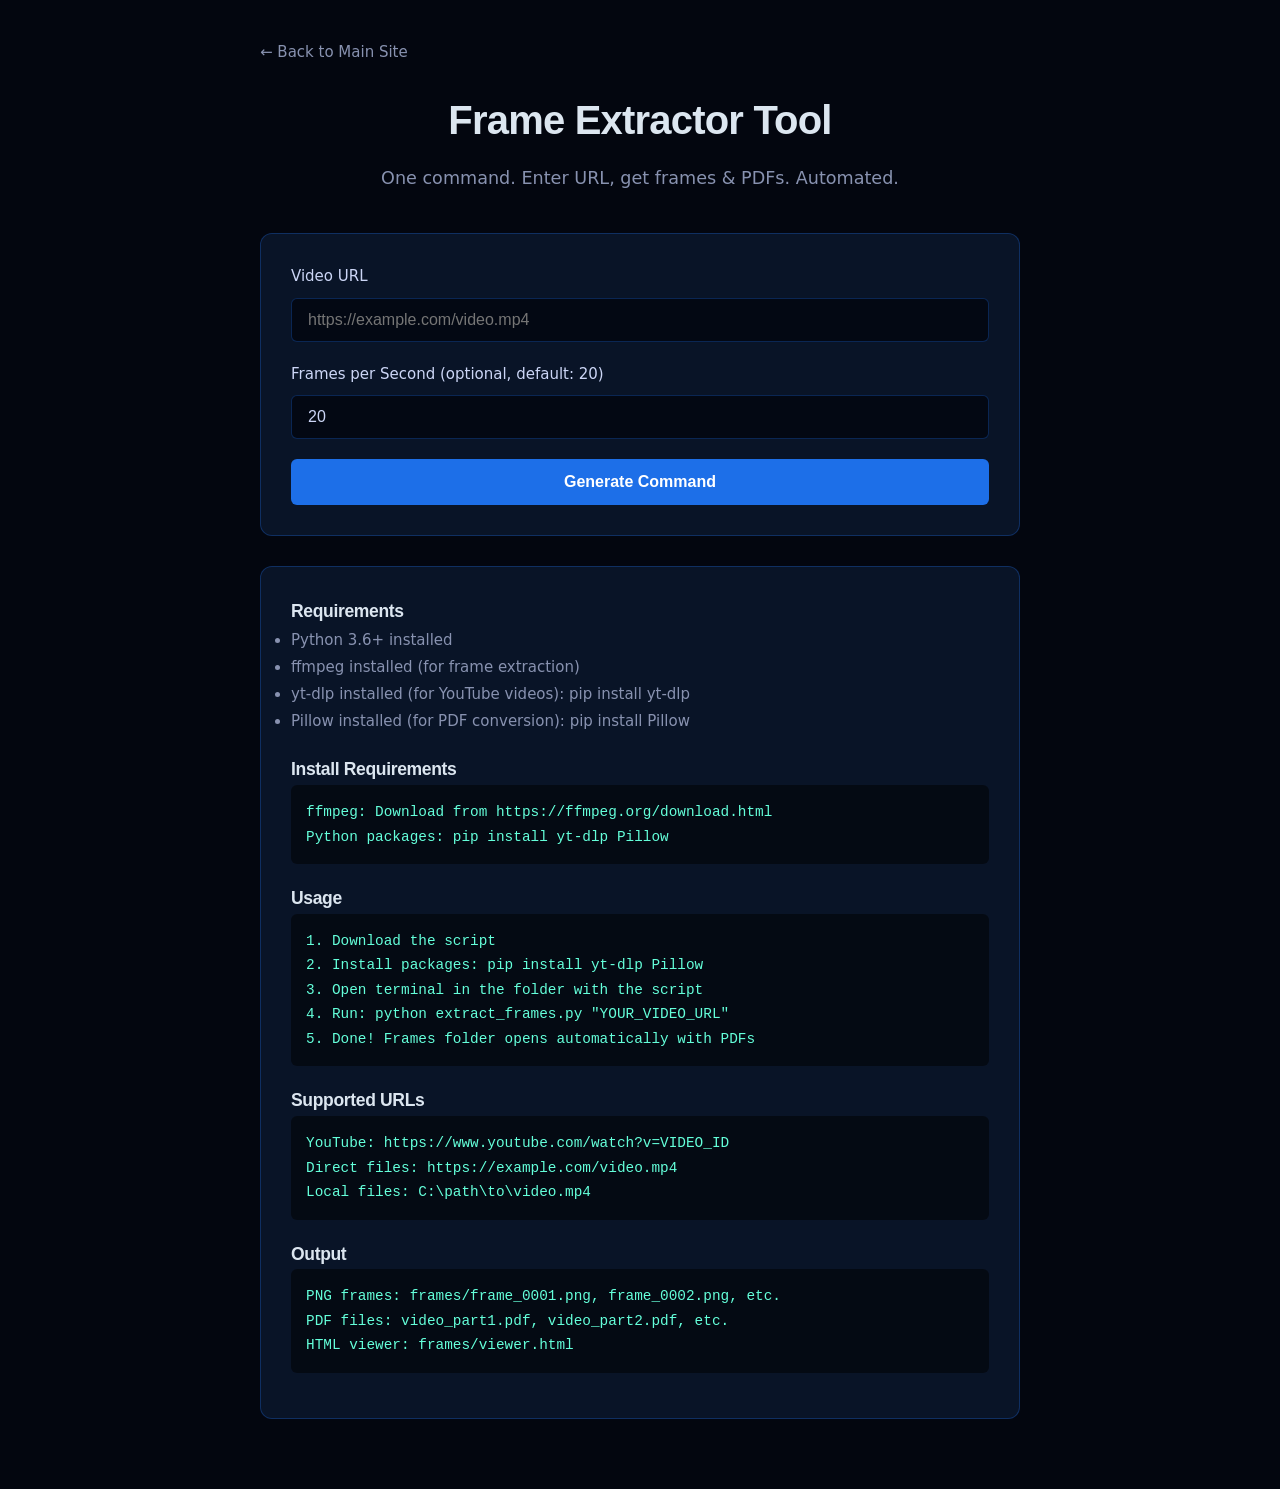
==== commit d0dc7967: "Update web interface to mention PDF conversion feature - Update header to mention frames & PDFs - Ad" ====
--- a/frame-extractor.html
+++ b/frame-extractor.html
@@ -149,7 +149,7 @@
     
     <div class="extractor-header">
       <h1>Frame Extractor Tool</h1>
-      <p>One command. Enter URL, get frames. Automated.</p>
+      <p>One command. Enter URL, get frames & PDFs. Automated.</p>
     </div>
 
     <div class="extractor-form">
@@ -173,6 +173,9 @@
         <div class="instruction-step">Downloads the video automatically</div>
         <div class="instruction-step">Extracts frames at your specified fps</div>
         <div class="instruction-step">Creates a "frames" folder with all PNG frames</div>
+        <div class="instruction-step">Converts frames to multi-page PDF(s)</div>
+        <div class="instruction-step">Splits PDFs if size exceeds 25MB</div>
+        <div class="instruction-step">Adds captions with source filename & timestamp</div>
         <div class="instruction-step">Creates an HTML viewer to see all frames</div>
         <div class="instruction-step">Opens the frames folder automatically</div>
         
@@ -189,21 +192,22 @@
         <li>Python 3.6+ installed</li>
         <li>ffmpeg installed (for frame extraction)</li>
         <li>yt-dlp installed (for YouTube videos): pip install yt-dlp</li>
+        <li>Pillow installed (for PDF conversion): pip install Pillow</li>
       </ul>
       
       <h3 style="margin-top: 20px;">Install Requirements</h3>
       <div class="command-block">
         ffmpeg: Download from https://ffmpeg.org/download.html<br>
-        yt-dlp: pip install yt-dlp
+        Python packages: pip install yt-dlp Pillow
       </div>
       
       <h3 style="margin-top: 20px;">Usage</h3>
       <div class="command-block">
         1. Download the script<br>
-        2. Install yt-dlp: pip install yt-dlp<br>
+        2. Install packages: pip install yt-dlp Pillow<br>
         3. Open terminal in the folder with the script<br>
         4. Run: python extract_frames.py "YOUR_VIDEO_URL"<br>
-        5. Done! Frames folder opens automatically
+        5. Done! Frames folder opens automatically with PDFs
       </div>
       
       <h3 style="margin-top: 20px;">Supported URLs</h3>
@@ -211,6 +215,13 @@
         YouTube: https://www.youtube.com/watch?v=VIDEO_ID<br>
         Direct files: https://example.com/video.mp4<br>
         Local files: C:\path\to\video.mp4
+      </div>
+      
+      <h3 style="margin-top: 20px;">Output</h3>
+      <div class="command-block">
+        PNG frames: frames/frame_0001.png, frame_0002.png, etc.<br>
+        PDF files: video_part1.pdf, video_part2.pdf, etc.<br>
+        HTML viewer: frames/viewer.html
       </div>
     </div>
   </div>
